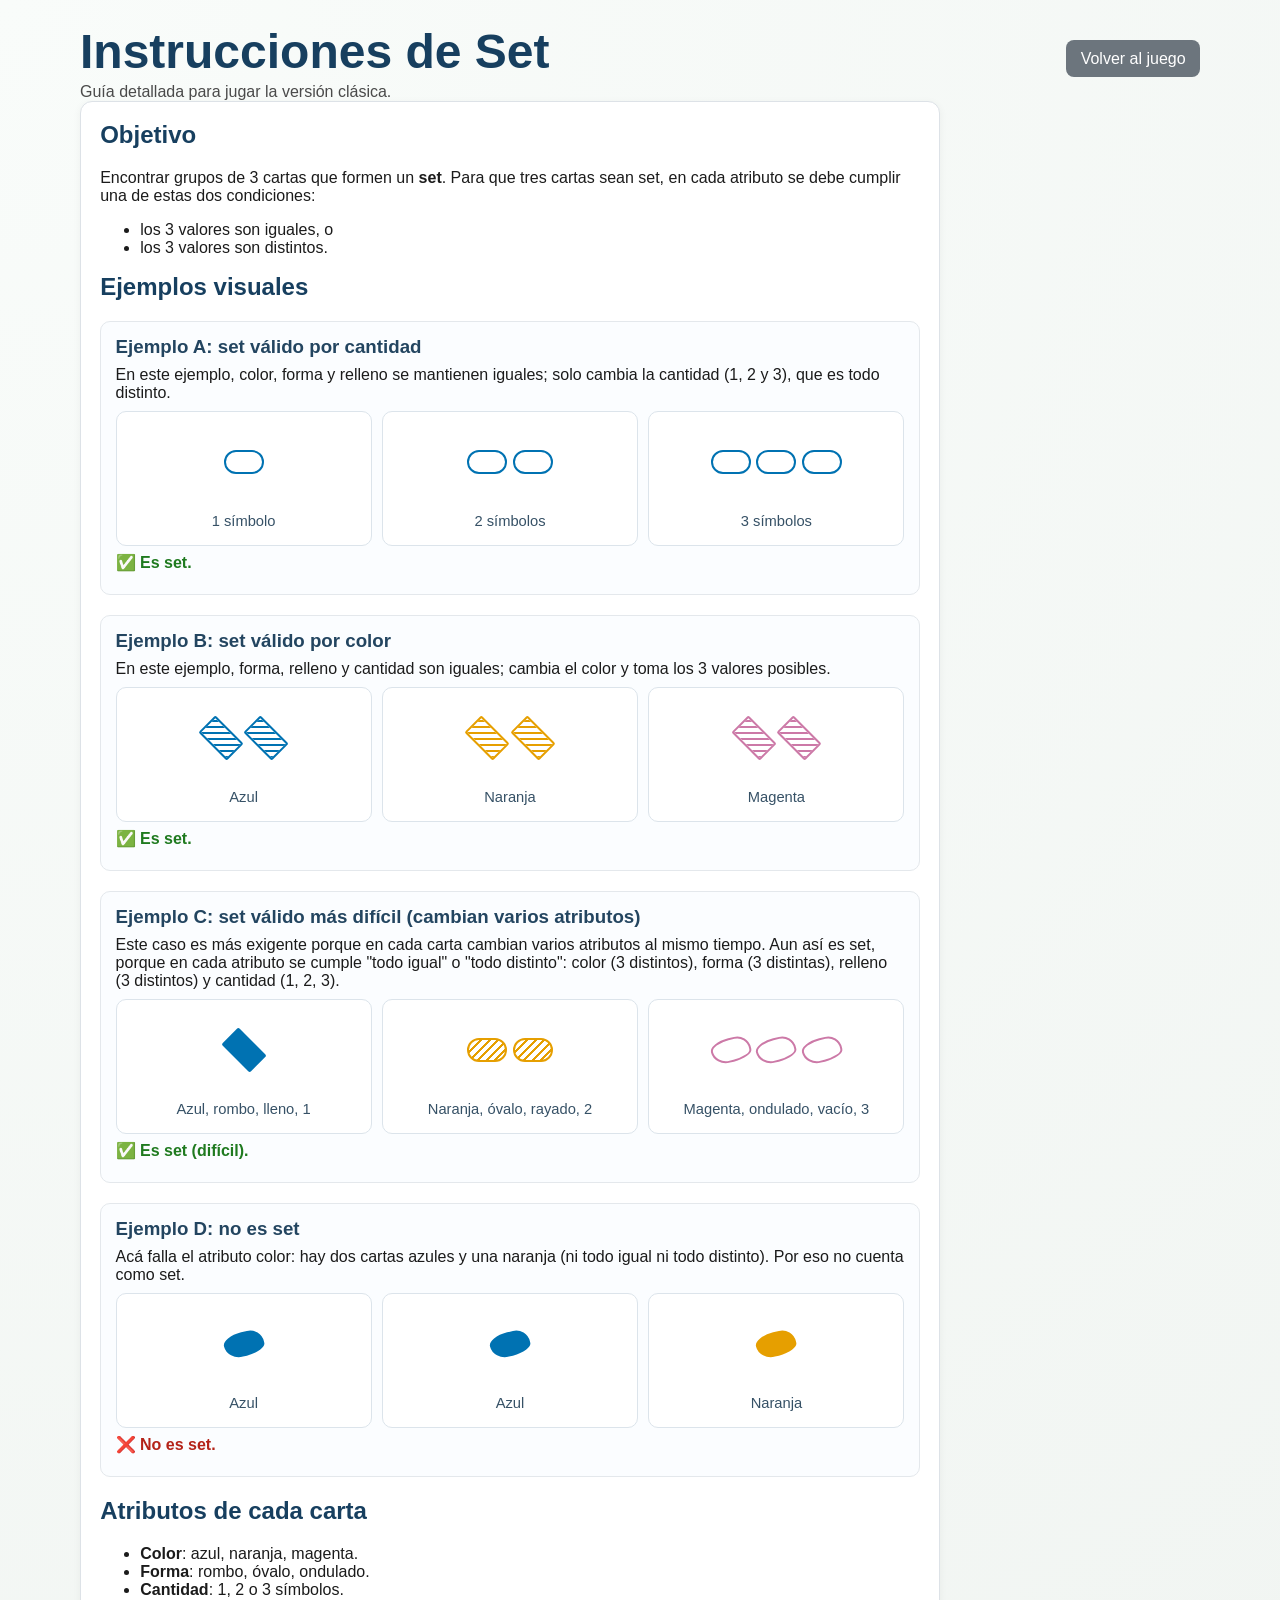
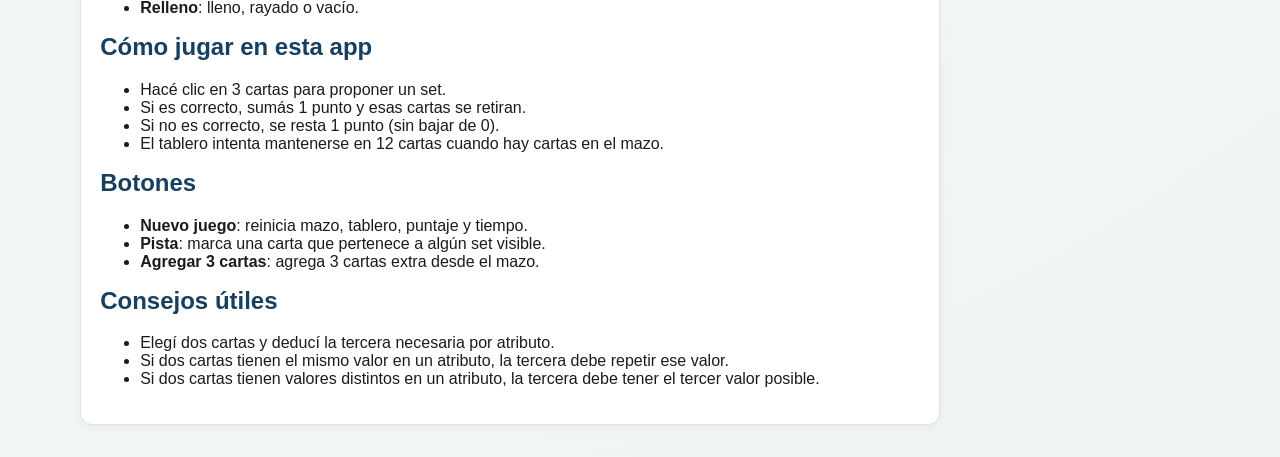
==== instrucciones.html @ ff43389e "primer upload" ====
﻿<!doctype html>
<html lang="es">
<head>
  <meta charset="UTF-8" />
  <meta name="viewport" content="width=device-width, initial-scale=1.0" />
  <title>Instrucciones - Set Online</title>
  <link rel="stylesheet" href="styles.css" />
</head>
<body>
  <main class="app">
    <header class="topbar">
      <div>
        <h1>Instrucciones de Set</h1>
        <p class="subtitle">Guía detallada para jugar la versión clásica.</p>
      </div>
      <div class="controls">
        <a class="button-link" href="index.html">Volver al juego</a>
      </div>
    </header>

    <section class="instructions">
      <h2>Objetivo</h2>
      <p>
        Encontrar grupos de 3 cartas que formen un <strong>set</strong>.
        Para que tres cartas sean set, en cada atributo se debe cumplir una de estas dos condiciones:
      </p>
      <ul>
        <li>los 3 valores son iguales, o</li>
        <li>los 3 valores son distintos.</li>
      </ul>

      <h2>Ejemplos visuales</h2>

      <div class="example-group">
        <h3>Ejemplo A: set válido por cantidad</h3>
        <p>
          En este ejemplo, color, forma y relleno se mantienen iguales;
          solo cambia la cantidad (1, 2 y 3), que es todo distinto.
        </p>
        <div class="example-row">
          <article class="mini-card">
            <div class="mini-symbols">
              <span class="symbol oval mini-symbol sym-azul fill-vacio"></span>
            </div>
            <p class="mini-label">1 símbolo</p>
          </article>
          <article class="mini-card">
            <div class="mini-symbols">
              <span class="symbol oval mini-symbol sym-azul fill-vacio"></span>
              <span class="symbol oval mini-symbol sym-azul fill-vacio"></span>
            </div>
            <p class="mini-label">2 símbolos</p>
          </article>
          <article class="mini-card">
            <div class="mini-symbols">
              <span class="symbol oval mini-symbol sym-azul fill-vacio"></span>
              <span class="symbol oval mini-symbol sym-azul fill-vacio"></span>
              <span class="symbol oval mini-symbol sym-azul fill-vacio"></span>
            </div>
            <p class="mini-label">3 símbolos</p>
          </article>
        </div>
        <p class="example-result ok">✅ Es set.</p>
      </div>

      <div class="example-group">
        <h3>Ejemplo B: set válido por color</h3>
        <p>
          En este ejemplo, forma, relleno y cantidad son iguales;
          cambia el color y toma los 3 valores posibles.
        </p>
        <div class="example-row">
          <article class="mini-card">
            <div class="mini-symbols">
              <span class="symbol diamond mini-symbol sym-azul fill-rayado"></span>
              <span class="symbol diamond mini-symbol sym-azul fill-rayado"></span>
            </div>
            <p class="mini-label">Azul</p>
          </article>
          <article class="mini-card">
            <div class="mini-symbols">
              <span class="symbol diamond mini-symbol sym-naranja fill-rayado"></span>
              <span class="symbol diamond mini-symbol sym-naranja fill-rayado"></span>
            </div>
            <p class="mini-label">Naranja</p>
          </article>
          <article class="mini-card">
            <div class="mini-symbols">
              <span class="symbol diamond mini-symbol sym-magenta fill-rayado"></span>
              <span class="symbol diamond mini-symbol sym-magenta fill-rayado"></span>
            </div>
            <p class="mini-label">Magenta</p>
          </article>
        </div>
        <p class="example-result ok">✅ Es set.</p>
      </div>

      <div class="example-group">
        <h3>Ejemplo C: set válido más difícil (cambian varios atributos)</h3>
        <p>
          Este caso es más exigente porque en cada carta cambian varios atributos al mismo tiempo.
          Aun así es set, porque en cada atributo se cumple "todo igual" o "todo distinto":
          color (3 distintos), forma (3 distintas), relleno (3 distintos) y cantidad (1, 2, 3).
        </p>
        <div class="example-row">
          <article class="mini-card">
            <div class="mini-symbols">
              <span class="symbol diamond mini-symbol sym-azul fill-lleno"></span>
            </div>
            <p class="mini-label">Azul, rombo, lleno, 1</p>
          </article>
          <article class="mini-card">
            <div class="mini-symbols">
              <span class="symbol oval mini-symbol sym-naranja fill-rayado"></span>
              <span class="symbol oval mini-symbol sym-naranja fill-rayado"></span>
            </div>
            <p class="mini-label">Naranja, óvalo, rayado, 2</p>
          </article>
          <article class="mini-card">
            <div class="mini-symbols">
              <span class="symbol squiggle mini-symbol sym-magenta fill-vacio"></span>
              <span class="symbol squiggle mini-symbol sym-magenta fill-vacio"></span>
              <span class="symbol squiggle mini-symbol sym-magenta fill-vacio"></span>
            </div>
            <p class="mini-label">Magenta, ondulado, vacío, 3</p>
          </article>
        </div>
        <p class="example-result ok">✅ Es set (difícil).</p>
      </div>

      <div class="example-group">
        <h3>Ejemplo D: no es set</h3>
        <p>
          Acá falla el atributo color: hay dos cartas azules y una naranja
          (ni todo igual ni todo distinto). Por eso no cuenta como set.
        </p>
        <div class="example-row">
          <article class="mini-card">
            <div class="mini-symbols">
              <span class="symbol squiggle mini-symbol sym-azul fill-lleno"></span>
            </div>
            <p class="mini-label">Azul</p>
          </article>
          <article class="mini-card">
            <div class="mini-symbols">
              <span class="symbol squiggle mini-symbol sym-azul fill-lleno"></span>
            </div>
            <p class="mini-label">Azul</p>
          </article>
          <article class="mini-card">
            <div class="mini-symbols">
              <span class="symbol squiggle mini-symbol sym-naranja fill-lleno"></span>
            </div>
            <p class="mini-label">Naranja</p>
          </article>
        </div>
        <p class="example-result bad">❌ No es set.</p>
      </div>

      <h2>Atributos de cada carta</h2>
      <ul>
        <li><strong>Color</strong>: azul, naranja, magenta.</li>
        <li><strong>Forma</strong>: rombo, óvalo, ondulado.</li>
        <li><strong>Cantidad</strong>: 1, 2 o 3 símbolos.</li>
        <li><strong>Relleno</strong>: lleno, rayado o vacío.</li>
      </ul>

      <h2>Cómo jugar en esta app</h2>
      <ul>
        <li>Hacé clic en 3 cartas para proponer un set.</li>
        <li>Si es correcto, sumás 1 punto y esas cartas se retiran.</li>
        <li>Si no es correcto, se resta 1 punto (sin bajar de 0).</li>
        <li>El tablero intenta mantenerse en 12 cartas cuando hay cartas en el mazo.</li>
      </ul>

      <h2>Botones</h2>
      <ul>
        <li><strong>Nuevo juego</strong>: reinicia mazo, tablero, puntaje y tiempo.</li>
        <li><strong>Pista</strong>: marca una carta que pertenece a algún set visible.</li>
        <li><strong>Agregar 3 cartas</strong>: agrega 3 cartas extra desde el mazo.</li>
      </ul>

      <h2>Consejos útiles</h2>
      <ul>
        <li>Elegí dos cartas y deducí la tercera necesaria por atributo.</li>
        <li>Si dos cartas tienen el mismo valor en un atributo, la tercera debe repetir ese valor.</li>
        <li>Si dos cartas tienen valores distintos en un atributo, la tercera debe tener el tercer valor posible.</li>
      </ul>
    </section>
  </main>
</body>
</html>
---- styles.css ----
﻿:root {
  --bg: #f0f4f1;
  --panel: #ffffff;
  --ink: #1b1b1b;
  --muted: #4a4a4a;
  --accent: #173f5f;
  --valid: #1f7a1f;
  --invalid: #b42318;
  --card-border: #d2d6db;
  --selected: #ffb703;
}

* {
  box-sizing: border-box;
}

body {
  margin: 0;
  font-family: "Trebuchet MS", "Segoe UI", sans-serif;
  background: radial-gradient(circle at top left, #f9fcfa, var(--bg));
  color: var(--ink);
}

.app {
  width: min(1120px, 94vw);
  margin: 1.5rem auto 2rem;
}

.topbar {
  display: flex;
  justify-content: space-between;
  gap: 1rem;
  align-items: flex-start;
  flex-wrap: wrap;
}

h1 {
  margin: 0;
  font-size: clamp(2rem, 5vw, 3rem);
  color: var(--accent);
}

h2 {
  margin-top: 0;
  color: var(--accent);
}

.subtitle {
  margin: 0.25rem 0 0;
  color: var(--muted);
}

.stats {
  display: flex;
  gap: 1rem;
  flex-wrap: wrap;
  background: var(--panel);
  border: 1px solid #dde2e7;
  border-radius: 10px;
  padding: 0.65rem 0.9rem;
  box-shadow: 0 2px 8px rgba(10, 20, 30, 0.05);
}

.controls {
  margin-top: 1rem;
  display: flex;
  gap: 0.75rem;
  flex-wrap: wrap;
  align-items: center;
}

button,
.button-link {
  border: 0;
  border-radius: 8px;
  padding: 0.6rem 0.9rem;
  font: inherit;
  cursor: pointer;
  background: #204f74;
  color: #fff;
  transition: transform 120ms ease, filter 120ms ease;
  text-decoration: none;
  display: inline-flex;
  align-items: center;
  justify-content: center;
}

button:hover,
.button-link:hover {
  filter: brightness(1.05);
}

button:active,
.button-link:active {
  transform: translateY(1px);
}

#add-cards {
  background: #3c6e71;
}

#hint {
  background: #8d5a97;
}

#new-game {
  background: #173f5f;
}

.button-link {
  background: #6c757d;
}

.message {
  min-height: 1.25rem;
  margin: 0.8rem 0;
  font-weight: 700;
}

.message.ok {
  color: var(--valid);
}

.message.error {
  color: var(--invalid);
}

.message.info {
  color: var(--accent);
}

.board {
  display: grid;
  grid-template-rows: repeat(3, minmax(150px, auto));
  grid-template-columns: repeat(4, minmax(0, 1fr));
  grid-auto-flow: column;
  grid-auto-columns: minmax(0, 1fr);
  gap: 0.75rem;
}

.card {
  background: var(--panel);
  border: 2px solid var(--card-border);
  border-radius: 12px;
  min-height: 150px;
  padding: 0.8rem;
  display: flex;
  align-items: center;
  justify-content: center;
  gap: 0.8rem;
  cursor: pointer;
  box-shadow: 0 2px 8px rgba(12, 24, 36, 0.05);
}

.card:hover {
  border-color: #9db1c2;
}

.card.selected {
  border-color: var(--selected);
  box-shadow: 0 0 0 3px rgba(255, 183, 3, 0.35);
}

.symbol {
  width: 64px;
  height: 40px;
  display: inline-block;
}

.symbol.squiggle {
  border-radius: 50% 35% 50% 40% / 40% 60% 35% 60%;
  transform: rotate(-14deg);
}

.symbol.oval {
  border-radius: 999px;
}

.symbol.diamond {
  transform: rotate(45deg);
  border-radius: 2px;
}

.instructions {
  max-width: 860px;
  background: var(--panel);
  border: 1px solid #dde2e7;
  border-radius: 12px;
  padding: 1.2rem;
  box-shadow: 0 2px 8px rgba(10, 20, 30, 0.05);
}

.instructions p {
  margin-top: 0.5rem;
}

.instructions ul {
  margin-top: 0.4rem;
}

.example-group {
  margin: 1rem 0 1.25rem;
  padding: 0.9rem;
  border: 1px solid #e4e8ec;
  border-radius: 10px;
  background: #fbfdff;
}

.example-group h3 {
  margin: 0 0 0.5rem;
  color: #234560;
}

.example-group p {
  margin: 0.45rem 0;
}

.example-row {
  margin-top: 0.55rem;
  display: grid;
  grid-template-columns: repeat(3, minmax(0, 1fr));
  gap: 0.65rem;
}

.mini-card {
  border: 1px solid #dce4eb;
  border-radius: 10px;
  min-height: 135px;
  padding: 0.55rem;
  background: #fff;
  display: flex;
  flex-direction: column;
  justify-content: space-between;
  align-items: center;
}

.mini-symbols {
  width: 100%;
  min-height: 82px;
  display: flex;
  justify-content: center;
  align-items: center;
  gap: 0.35rem;
}

.mini-symbol {
  width: 40px;
  height: 24px;
  border-width: 2px;
  border-style: solid;
  border-color: var(--sym-color);
}

.sym-azul {
  --sym-color: #0072b2;
}

.sym-naranja {
  --sym-color: #e69f00;
}

.sym-magenta {
  --sym-color: #cc79a7;
}

.fill-vacio {
  background: transparent;
}

.fill-lleno {
  background: var(--sym-color);
}

.fill-rayado {
  background: repeating-linear-gradient(
    -45deg,
    var(--sym-color),
    var(--sym-color) 2px,
    transparent 2px,
    transparent 6px
  );
}

.mini-label {
  margin: 0.35rem 0 0;
  font-size: 0.92rem;
  color: #365166;
}

.example-result {
  margin-top: 0.7rem;
  font-weight: 700;
}

.example-result.ok {
  color: var(--valid);
}

.example-result.bad {
  color: var(--invalid);
}

@media (max-width: 1024px) {
  .stats {
    width: 100%;
  }
}

@media (max-width: 680px) {
  .board {
    grid-template-rows: none;
    grid-template-columns: repeat(3, minmax(0, 1fr));
    grid-auto-flow: row;
    grid-auto-columns: initial;
  }

  .card {
    min-height: 120px;
    padding: 0.6rem;
    gap: 0.5rem;
  }

  .symbol {
    width: 48px;
    height: 30px;
  }

  .example-row {
    grid-template-columns: 1fr;
  }

  .mini-card {
    min-height: 118px;
  }

  .mini-symbols {
    min-height: 68px;
  }

  .mini-symbol {
    width: 34px;
    height: 20px;
  }
}
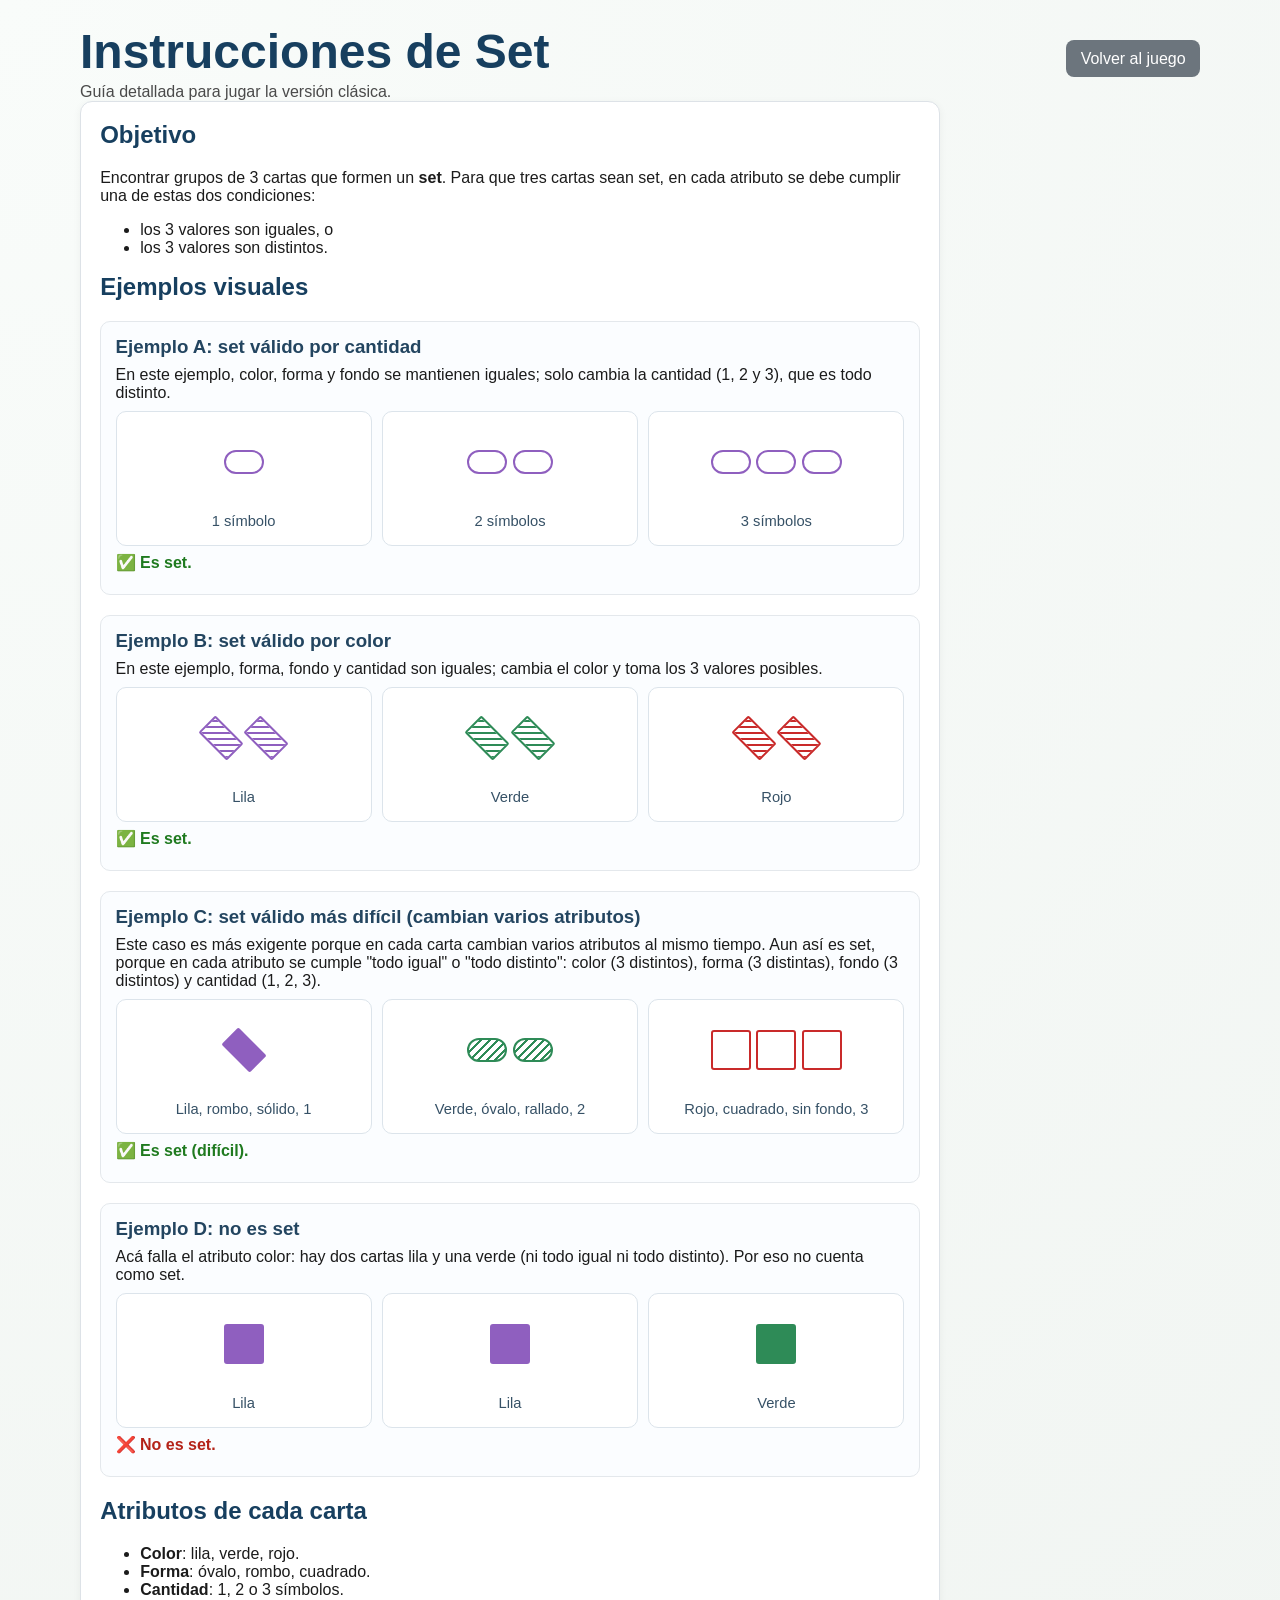
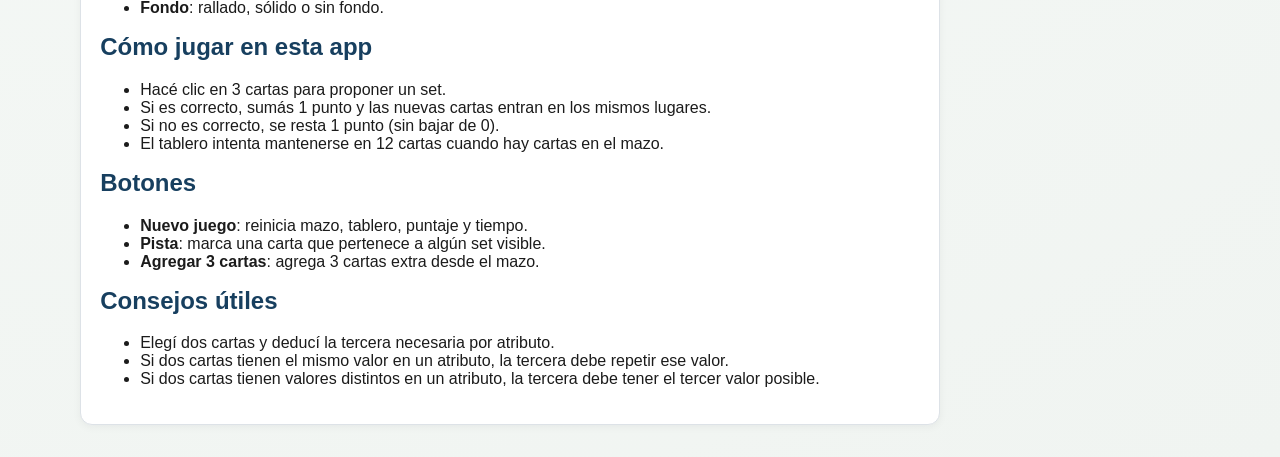
==== commit c138e1d4: "Add files via upload" ====
--- a/instrucciones.html
+++ b/instrucciones.html
@@ -34,28 +34,28 @@
       <div class="example-group">
         <h3>Ejemplo A: set válido por cantidad</h3>
         <p>
-          En este ejemplo, color, forma y relleno se mantienen iguales;
+          En este ejemplo, color, forma y fondo se mantienen iguales;
           solo cambia la cantidad (1, 2 y 3), que es todo distinto.
         </p>
         <div class="example-row">
           <article class="mini-card">
             <div class="mini-symbols">
-              <span class="symbol oval mini-symbol sym-azul fill-vacio"></span>
+              <span class="symbol oval mini-symbol sym-lila fill-sinfondo"></span>
             </div>
             <p class="mini-label">1 símbolo</p>
           </article>
           <article class="mini-card">
             <div class="mini-symbols">
-              <span class="symbol oval mini-symbol sym-azul fill-vacio"></span>
-              <span class="symbol oval mini-symbol sym-azul fill-vacio"></span>
+              <span class="symbol oval mini-symbol sym-lila fill-sinfondo"></span>
+              <span class="symbol oval mini-symbol sym-lila fill-sinfondo"></span>
             </div>
             <p class="mini-label">2 símbolos</p>
           </article>
           <article class="mini-card">
             <div class="mini-symbols">
-              <span class="symbol oval mini-symbol sym-azul fill-vacio"></span>
-              <span class="symbol oval mini-symbol sym-azul fill-vacio"></span>
-              <span class="symbol oval mini-symbol sym-azul fill-vacio"></span>
+              <span class="symbol oval mini-symbol sym-lila fill-sinfondo"></span>
+              <span class="symbol oval mini-symbol sym-lila fill-sinfondo"></span>
+              <span class="symbol oval mini-symbol sym-lila fill-sinfondo"></span>
             </div>
             <p class="mini-label">3 símbolos</p>
           </article>
@@ -66,30 +66,30 @@
       <div class="example-group">
         <h3>Ejemplo B: set válido por color</h3>
         <p>
-          En este ejemplo, forma, relleno y cantidad son iguales;
+          En este ejemplo, forma, fondo y cantidad son iguales;
           cambia el color y toma los 3 valores posibles.
         </p>
         <div class="example-row">
           <article class="mini-card">
             <div class="mini-symbols">
-              <span class="symbol diamond mini-symbol sym-azul fill-rayado"></span>
-              <span class="symbol diamond mini-symbol sym-azul fill-rayado"></span>
+              <span class="symbol diamond mini-symbol sym-lila fill-rallado"></span>
+              <span class="symbol diamond mini-symbol sym-lila fill-rallado"></span>
             </div>
-            <p class="mini-label">Azul</p>
+            <p class="mini-label">Lila</p>
           </article>
           <article class="mini-card">
             <div class="mini-symbols">
-              <span class="symbol diamond mini-symbol sym-naranja fill-rayado"></span>
-              <span class="symbol diamond mini-symbol sym-naranja fill-rayado"></span>
+              <span class="symbol diamond mini-symbol sym-verde fill-rallado"></span>
+              <span class="symbol diamond mini-symbol sym-verde fill-rallado"></span>
             </div>
-            <p class="mini-label">Naranja</p>
+            <p class="mini-label">Verde</p>
           </article>
           <article class="mini-card">
             <div class="mini-symbols">
-              <span class="symbol diamond mini-symbol sym-magenta fill-rayado"></span>
-              <span class="symbol diamond mini-symbol sym-magenta fill-rayado"></span>
+              <span class="symbol diamond mini-symbol sym-rojo fill-rallado"></span>
+              <span class="symbol diamond mini-symbol sym-rojo fill-rallado"></span>
             </div>
-            <p class="mini-label">Magenta</p>
+            <p class="mini-label">Rojo</p>
           </article>
         </div>
         <p class="example-result ok">✅ Es set.</p>
@@ -100,29 +100,29 @@
         <p>
           Este caso es más exigente porque en cada carta cambian varios atributos al mismo tiempo.
           Aun así es set, porque en cada atributo se cumple "todo igual" o "todo distinto":
-          color (3 distintos), forma (3 distintas), relleno (3 distintos) y cantidad (1, 2, 3).
+          color (3 distintos), forma (3 distintas), fondo (3 distintos) y cantidad (1, 2, 3).
         </p>
         <div class="example-row">
           <article class="mini-card">
             <div class="mini-symbols">
-              <span class="symbol diamond mini-symbol sym-azul fill-lleno"></span>
+              <span class="symbol diamond mini-symbol sym-lila fill-solido"></span>
             </div>
-            <p class="mini-label">Azul, rombo, lleno, 1</p>
+            <p class="mini-label">Lila, rombo, sólido, 1</p>
           </article>
           <article class="mini-card">
             <div class="mini-symbols">
-              <span class="symbol oval mini-symbol sym-naranja fill-rayado"></span>
-              <span class="symbol oval mini-symbol sym-naranja fill-rayado"></span>
+              <span class="symbol oval mini-symbol sym-verde fill-rallado"></span>
+              <span class="symbol oval mini-symbol sym-verde fill-rallado"></span>
             </div>
-            <p class="mini-label">Naranja, óvalo, rayado, 2</p>
+            <p class="mini-label">Verde, óvalo, rallado, 2</p>
           </article>
           <article class="mini-card">
             <div class="mini-symbols">
-              <span class="symbol squiggle mini-symbol sym-magenta fill-vacio"></span>
-              <span class="symbol squiggle mini-symbol sym-magenta fill-vacio"></span>
-              <span class="symbol squiggle mini-symbol sym-magenta fill-vacio"></span>
+              <span class="symbol square mini-symbol sym-rojo fill-sinfondo"></span>
+              <span class="symbol square mini-symbol sym-rojo fill-sinfondo"></span>
+              <span class="symbol square mini-symbol sym-rojo fill-sinfondo"></span>
             </div>
-            <p class="mini-label">Magenta, ondulado, vacío, 3</p>
+            <p class="mini-label">Rojo, cuadrado, sin fondo, 3</p>
           </article>
         </div>
         <p class="example-result ok">✅ Es set (difícil).</p>
@@ -131,27 +131,27 @@
       <div class="example-group">
         <h3>Ejemplo D: no es set</h3>
         <p>
-          Acá falla el atributo color: hay dos cartas azules y una naranja
+          Acá falla el atributo color: hay dos cartas lila y una verde
           (ni todo igual ni todo distinto). Por eso no cuenta como set.
         </p>
         <div class="example-row">
           <article class="mini-card">
             <div class="mini-symbols">
-              <span class="symbol squiggle mini-symbol sym-azul fill-lleno"></span>
+              <span class="symbol square mini-symbol sym-lila fill-solido"></span>
             </div>
-            <p class="mini-label">Azul</p>
+            <p class="mini-label">Lila</p>
           </article>
           <article class="mini-card">
             <div class="mini-symbols">
-              <span class="symbol squiggle mini-symbol sym-azul fill-lleno"></span>
+              <span class="symbol square mini-symbol sym-lila fill-solido"></span>
             </div>
-            <p class="mini-label">Azul</p>
+            <p class="mini-label">Lila</p>
           </article>
           <article class="mini-card">
             <div class="mini-symbols">
-              <span class="symbol squiggle mini-symbol sym-naranja fill-lleno"></span>
+              <span class="symbol square mini-symbol sym-verde fill-solido"></span>
             </div>
-            <p class="mini-label">Naranja</p>
+            <p class="mini-label">Verde</p>
           </article>
         </div>
         <p class="example-result bad">❌ No es set.</p>
@@ -159,16 +159,16 @@
 
       <h2>Atributos de cada carta</h2>
       <ul>
-        <li><strong>Color</strong>: azul, naranja, magenta.</li>
-        <li><strong>Forma</strong>: rombo, óvalo, ondulado.</li>
+        <li><strong>Color</strong>: lila, verde, rojo.</li>
+        <li><strong>Forma</strong>: óvalo, rombo, cuadrado.</li>
         <li><strong>Cantidad</strong>: 1, 2 o 3 símbolos.</li>
-        <li><strong>Relleno</strong>: lleno, rayado o vacío.</li>
+        <li><strong>Fondo</strong>: rallado, sólido o sin fondo.</li>
       </ul>
 
       <h2>Cómo jugar en esta app</h2>
       <ul>
         <li>Hacé clic en 3 cartas para proponer un set.</li>
-        <li>Si es correcto, sumás 1 punto y esas cartas se retiran.</li>
+        <li>Si es correcto, sumás 1 punto y las nuevas cartas entran en los mismos lugares.</li>
         <li>Si no es correcto, se resta 1 punto (sin bajar de 0).</li>
         <li>El tablero intenta mantenerse en 12 cartas cuando hay cartas en el mazo.</li>
       </ul>
--- a/styles.css
+++ b/styles.css
@@ -167,11 +167,6 @@
   display: inline-block;
 }
 
-.symbol.squiggle {
-  border-radius: 50% 35% 50% 40% / 40% 60% 35% 60%;
-  transform: rotate(-14deg);
-}
-
 .symbol.oval {
   border-radius: 999px;
 }
@@ -179,6 +174,13 @@
 .symbol.diamond {
   transform: rotate(45deg);
   border-radius: 2px;
+}
+
+.symbol.square {
+  width: 40px;
+  height: 40px;
+  border-radius: 3px;
+  transform: none;
 }
 
 .instructions {
@@ -251,26 +253,32 @@
   border-color: var(--sym-color);
 }
 
+.sym-lila,
 .sym-azul {
-  --sym-color: #0072b2;
-}
-
+  --sym-color: #8f5fbf;
+}
+
+.sym-verde,
 .sym-naranja {
-  --sym-color: #e69f00;
-}
-
+  --sym-color: #2e8b57;
+}
+
+.sym-rojo,
 .sym-magenta {
-  --sym-color: #cc79a7;
-}
-
+  --sym-color: #c92a2a;
+}
+
+.fill-sinfondo,
 .fill-vacio {
   background: transparent;
 }
 
+.fill-solido,
 .fill-lleno {
   background: var(--sym-color);
 }
 
+.fill-rallado,
 .fill-rayado {
   background: repeating-linear-gradient(
     -45deg,
@@ -341,4 +349,9 @@
     width: 34px;
     height: 20px;
   }
-}
+
+  .symbol.square {
+    width: 28px;
+    height: 28px;
+  }
+}
